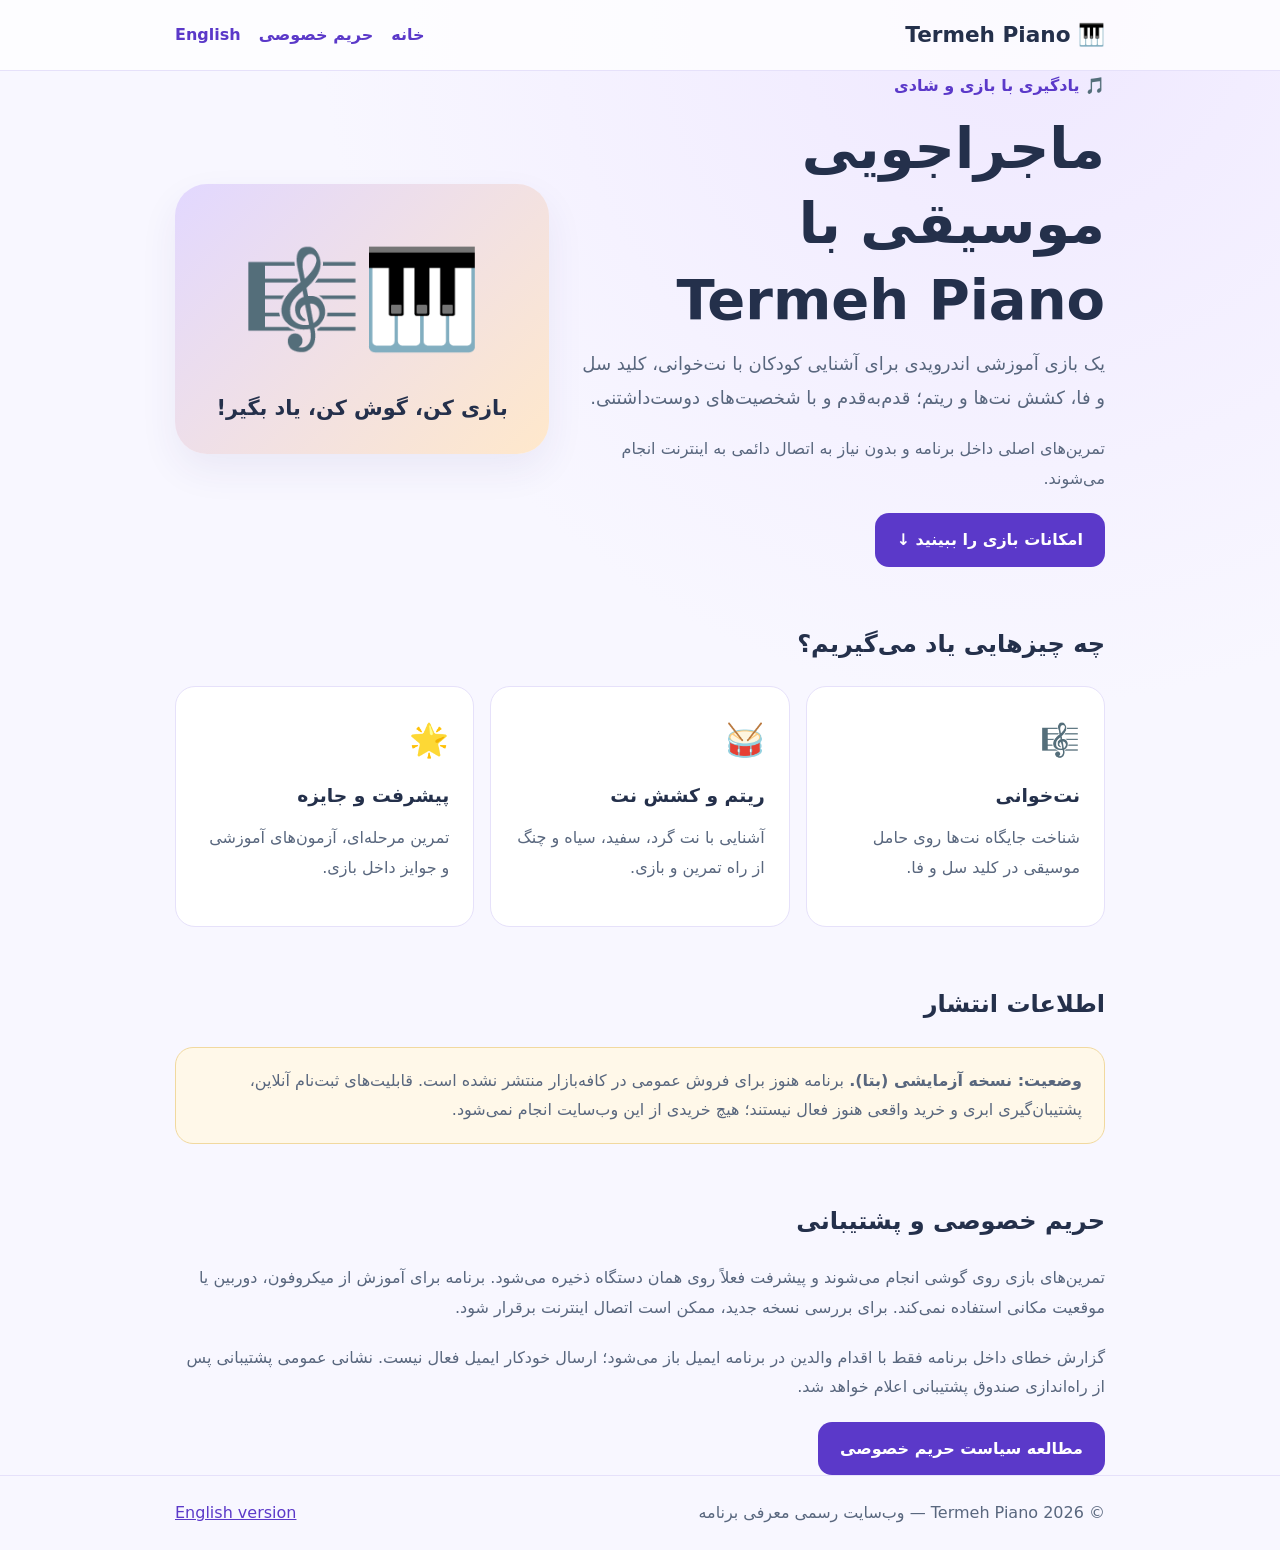
==== docs/index.html @ 530aab4b "Create bilingual Termeh Piano official website and child privacy pages" ====
<!doctype html><html lang="fa" dir="rtl"><head><meta charset="utf-8"><meta name="viewport" content="width=device-width,initial-scale=1"><meta name="description" content="وب‌سایت رسمی Termeh Piano، بازی آموزش موسیقی و نت‌خوانی کودکان"><title>Termeh Piano | آموزش موسیقی برای کودکان</title><link rel="stylesheet" href="styles.css"></head><body><header><div class="wrap"><a class="logo" href="./">🎹 Termeh Piano</a><nav aria-label="پیوندهای اصلی"><a href="./">خانه</a><a href="privacy.html">حریم خصوصی</a><a href="en/">English</a></nav></div></header><main class="wrap"><section class="hero"><div><div class="eyebrow">🎵 یادگیری با بازی و شادی</div><h1>ماجراجویی موسیقی با Termeh Piano</h1><p class="lead">یک بازی آموزشی اندرویدی برای آشنایی کودکان با نت‌خوانی، کلید سل و فا، کشش نت‌ها و ریتم؛ قدم‌به‌قدم و با شخصیت‌های دوست‌داشتنی.</p><p>تمرین‌های اصلی داخل برنامه و بدون نیاز به اتصال دائمی به اینترنت انجام می‌شوند.</p><a class="btn" href="#features">امکانات بازی را ببینید ↓</a></div><div class="art" role="img" aria-label="تصویر گرافیکی پیانو و نت‌های موسیقی"><div><span>🎹🎼</span><strong>بازی کن، گوش کن، یاد بگیر!</strong></div></div></section><section class="section" id="features"><h2>چه چیزهایی یاد می‌گیریم؟</h2><div class="grid"><article class="card"><div class="icon">🎼</div><h3>نت‌خوانی</h3><p>شناخت جایگاه نت‌ها روی حامل موسیقی در کلید سل و فا.</p></article><article class="card"><div class="icon">🥁</div><h3>ریتم و کشش نت</h3><p>آشنایی با نت گرد، سفید، سیاه و چنگ از راه تمرین و بازی.</p></article><article class="card"><div class="icon">🌟</div><h3>پیشرفت و جایزه</h3><p>تمرین مرحله‌ای، آزمون‌های آموزشی و جوایز داخل بازی.</p></article></div></section><section class="section"><h2>اطلاعات انتشار</h2><div class="notice"><p><strong>وضعیت: نسخه آزمایشی (بتا).</strong> برنامه هنوز برای فروش عمومی در کافه‌بازار منتشر نشده است. قابلیت‌های ثبت‌نام آنلاین، پشتیبان‌گیری ابری و خرید واقعی هنوز فعال نیستند؛ هیچ خریدی از این وب‌سایت انجام نمی‌شود.</p></div></section><section class="section"><h2>حریم خصوصی و پشتیبانی</h2><p>تمرین‌های بازی روی گوشی انجام می‌شوند و پیشرفت فعلاً روی همان دستگاه ذخیره می‌شود. برنامه برای آموزش از میکروفون، دوربین یا موقعیت مکانی استفاده نمی‌کند. برای بررسی نسخه جدید، ممکن است اتصال اینترنت برقرار شود.</p><p>گزارش خطای داخل برنامه فقط با اقدام والدین در برنامه ایمیل باز می‌شود؛ ارسال خودکار ایمیل فعال نیست. نشانی عمومی پشتیبانی پس از راه‌اندازی صندوق پشتیبانی اعلام خواهد شد.</p><a class="btn" href="privacy.html">مطالعه سیاست حریم خصوصی</a></section></main><footer><div class="wrap"><span>© 2026 Termeh Piano — وب‌سایت رسمی معرفی برنامه</span><a href="en/">English version</a></div></footer></body></html>
---- docs/styles.css ----
:root{color-scheme:light;--ink:#24304b;--muted:#59677e;--bg:#f8f7ff;--card:#fff;--accent:#5b39c9;--line:#e6e1fa}*{box-sizing:border-box}body{margin:0;background:radial-gradient(circle at 80% 0,#efe8ff,transparent 38%),var(--bg);font-family:system-ui,-apple-system,"Segoe UI",Tahoma,sans-serif;color:var(--ink);line-height:1.85}a{color:var(--accent)}a:focus-visible{outline:3px solid #f3b44c;outline-offset:4px;border-radius:4px}.wrap{max-width:970px;margin:auto;padding:0 20px}header{border-bottom:1px solid var(--line);background:#ffffffc9}header .wrap{display:flex;align-items:center;justify-content:space-between;gap:18px;padding-top:15px;padding-bottom:15px;flex-wrap:wrap}.logo{text-decoration:none;font-size:1.35rem;font-weight:850;color:var(--ink)}nav{display:flex;gap:18px;flex-wrap:wrap}nav a{text-decoration:none;font-weight:700}main{padding:45px 0 55px}.hero{display:grid;grid-template-columns:1.4fr 1fr;gap:32px;align-items:center}.eyebrow{font-weight:800;color:var(--accent)}h1{font-size:clamp(2rem,5vw,3.5rem);line-height:1.35;margin:10px 0}h2{font-size:1.5rem;margin:10px 0 20px}p{margin:10px 0 20px;color:var(--muted)}.lead{font-size:1.13rem}.art{min-height:270px;background:linear-gradient(135deg,#e2d8ff,#ffe8cb);border-radius:32px;display:grid;place-items:center;text-align:center;box-shadow:0 16px 38px #32247a12}.art span{font-size:6rem}.art strong{display:block;font-size:1.3rem}.btn{display:inline-block;padding:12px 22px;border-radius:14px;background:var(--accent);color:white;text-decoration:none;font-weight:800}.section{margin-top:55px}.grid{display:grid;grid-template-columns:repeat(3,1fr);gap:16px}.card{background:var(--card);padding:24px;border:1px solid var(--line);border-radius:20px}.card .icon{font-size:2rem}.card h3{margin:8px 0}.notice{background:#fff8e9;border:1px solid #f1d99f;border-radius:18px;padding:18px 22px}.notice p{margin:0}footer{border-top:1px solid var(--line);padding:22px 0;color:var(--muted)}footer .wrap{display:flex;gap:16px;flex-wrap:wrap;justify-content:space-between}.textpage{max-width:800px}.textpage h2{margin-top:32px}.textpage li{margin:8px 0}@media(max-width:680px){.hero{grid-template-columns:1fr}.grid{grid-template-columns:1fr}.art{min-height:190px}.art span{font-size:4rem}main{padding-top:24px}}
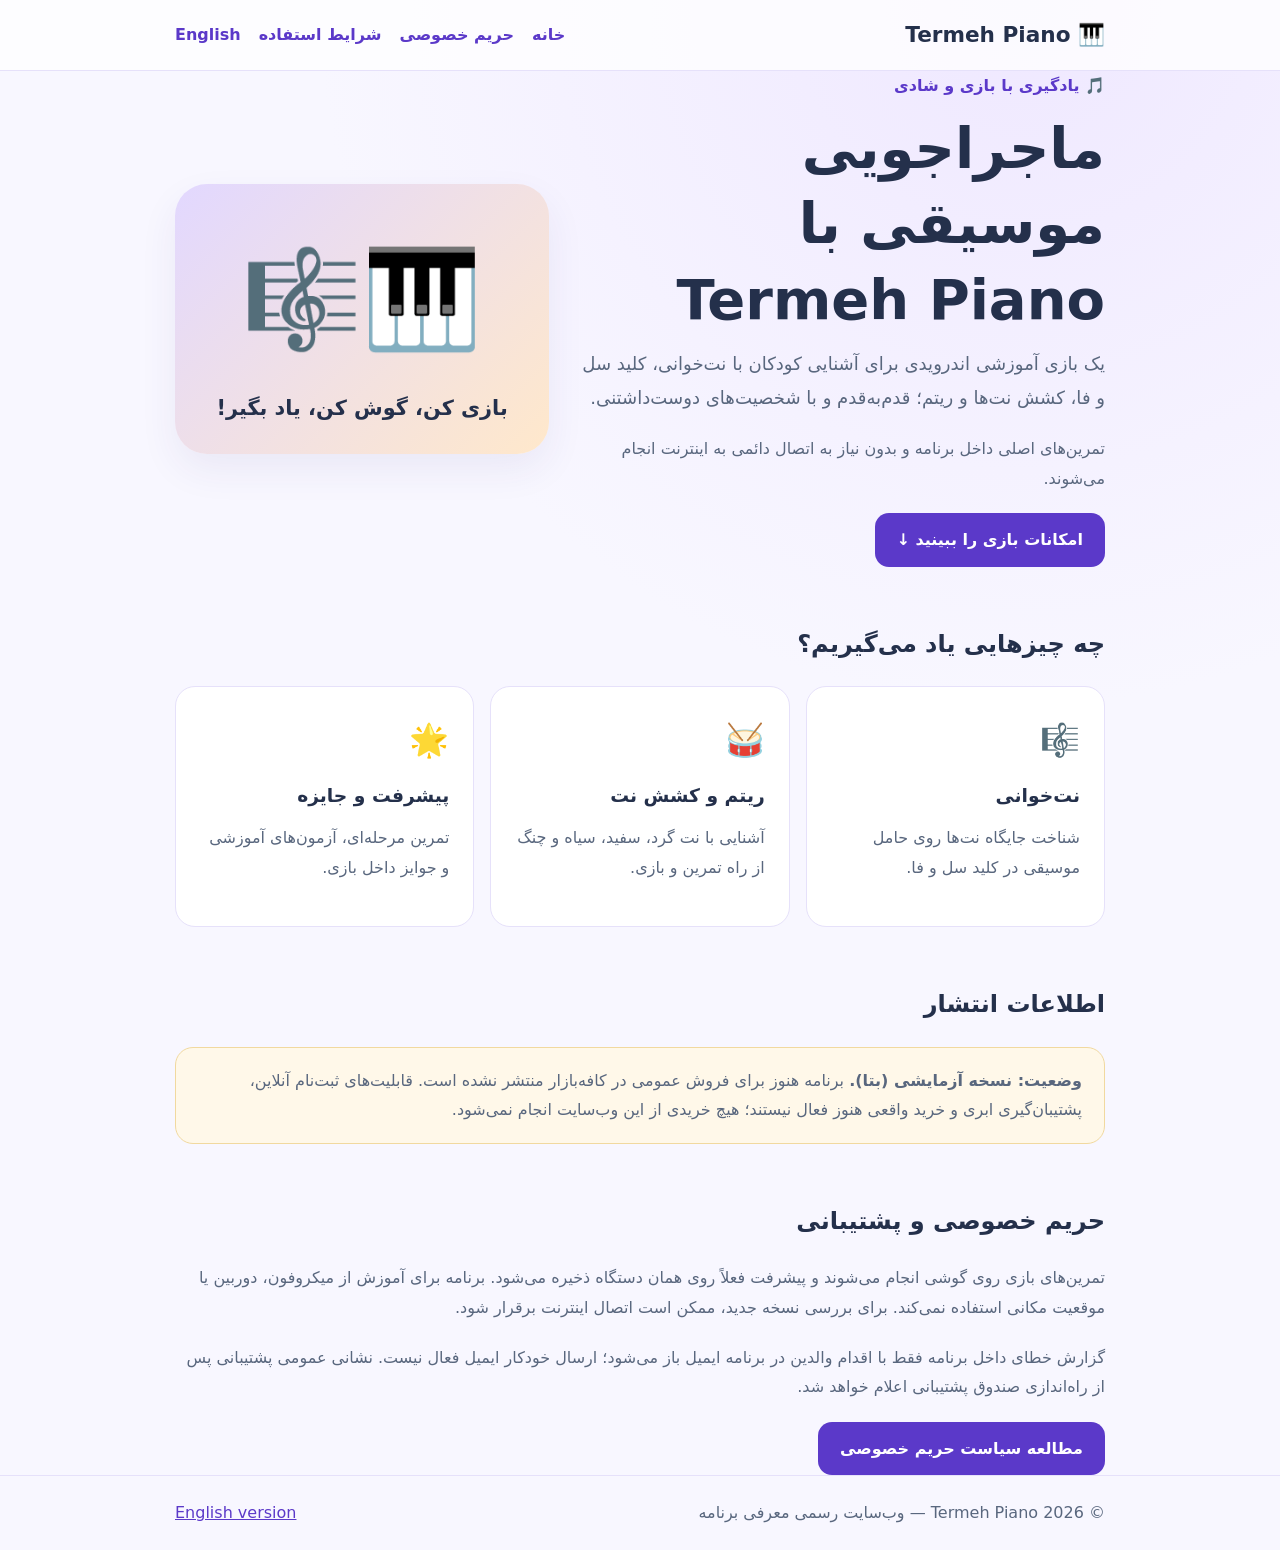
==== commit 9ae476b8: "Expose new Terms of Use in official Persian website navigation" ====
--- a/docs/index.html
+++ b/docs/index.html
@@ -1 +1 @@
-<!doctype html><html lang="fa" dir="rtl"><head><meta charset="utf-8"><meta name="viewport" content="width=device-width,initial-scale=1"><meta name="description" content="وب‌سایت رسمی Termeh Piano، بازی آموزش موسیقی و نت‌خوانی کودکان"><title>Termeh Piano | آموزش موسیقی برای کودکان</title><link rel="stylesheet" href="styles.css"></head><body><header><div class="wrap"><a class="logo" href="./">🎹 Termeh Piano</a><nav aria-label="پیوندهای اصلی"><a href="./">خانه</a><a href="privacy.html">حریم خصوصی</a><a href="en/">English</a></nav></div></header><main class="wrap"><section class="hero"><div><div class="eyebrow">🎵 یادگیری با بازی و شادی</div><h1>ماجراجویی موسیقی با Termeh Piano</h1><p class="lead">یک بازی آموزشی اندرویدی برای آشنایی کودکان با نت‌خوانی، کلید سل و فا، کشش نت‌ها و ریتم؛ قدم‌به‌قدم و با شخصیت‌های دوست‌داشتنی.</p><p>تمرین‌های اصلی داخل برنامه و بدون نیاز به اتصال دائمی به اینترنت انجام می‌شوند.</p><a class="btn" href="#features">امکانات بازی را ببینید ↓</a></div><div class="art" role="img" aria-label="تصویر گرافیکی پیانو و نت‌های موسیقی"><div><span>🎹🎼</span><strong>بازی کن، گوش کن، یاد بگیر!</strong></div></div></section><section class="section" id="features"><h2>چه چیزهایی یاد می‌گیریم؟</h2><div class="grid"><article class="card"><div class="icon">🎼</div><h3>نت‌خوانی</h3><p>شناخت جایگاه نت‌ها روی حامل موسیقی در کلید سل و فا.</p></article><article class="card"><div class="icon">🥁</div><h3>ریتم و کشش نت</h3><p>آشنایی با نت گرد، سفید، سیاه و چنگ از راه تمرین و بازی.</p></article><article class="card"><div class="icon">🌟</div><h3>پیشرفت و جایزه</h3><p>تمرین مرحله‌ای، آزمون‌های آموزشی و جوایز داخل بازی.</p></article></div></section><section class="section"><h2>اطلاعات انتشار</h2><div class="notice"><p><strong>وضعیت: نسخه آزمایشی (بتا).</strong> برنامه هنوز برای فروش عمومی در کافه‌بازار منتشر نشده است. قابلیت‌های ثبت‌نام آنلاین، پشتیبان‌گیری ابری و خرید واقعی هنوز فعال نیستند؛ هیچ خریدی از این وب‌سایت انجام نمی‌شود.</p></div></section><section class="section"><h2>حریم خصوصی و پشتیبانی</h2><p>تمرین‌های بازی روی گوشی انجام می‌شوند و پیشرفت فعلاً روی همان دستگاه ذخیره می‌شود. برنامه برای آموزش از میکروفون، دوربین یا موقعیت مکانی استفاده نمی‌کند. برای بررسی نسخه جدید، ممکن است اتصال اینترنت برقرار شود.</p><p>گزارش خطای داخل برنامه فقط با اقدام والدین در برنامه ایمیل باز می‌شود؛ ارسال خودکار ایمیل فعال نیست. نشانی عمومی پشتیبانی پس از راه‌اندازی صندوق پشتیبانی اعلام خواهد شد.</p><a class="btn" href="privacy.html">مطالعه سیاست حریم خصوصی</a></section></main><footer><div class="wrap"><span>© 2026 Termeh Piano — وب‌سایت رسمی معرفی برنامه</span><a href="en/">English version</a></div></footer></body></html>+<!doctype html><html lang="fa" dir="rtl"><head><meta charset="utf-8"><meta name="viewport" content="width=device-width,initial-scale=1"><meta name="description" content="وب‌سایت رسمی Termeh Piano، بازی آموزش موسیقی و نت‌خوانی کودکان"><title>Termeh Piano | آموزش موسیقی برای کودکان</title><link rel="stylesheet" href="styles.css"></head><body><header><div class="wrap"><a class="logo" href="./">🎹 Termeh Piano</a><nav aria-label="پیوندهای اصلی"><a href="./">خانه</a><a href="privacy.html">حریم خصوصی</a><a href="terms.html">شرایط استفاده</a><a href="en/">English</a></nav></div></header><main class="wrap"><section class="hero"><div><div class="eyebrow">🎵 یادگیری با بازی و شادی</div><h1>ماجراجویی موسیقی با Termeh Piano</h1><p class="lead">یک بازی آموزشی اندرویدی برای آشنایی کودکان با نت‌خوانی، کلید سل و فا، کشش نت‌ها و ریتم؛ قدم‌به‌قدم و با شخصیت‌های دوست‌داشتنی.</p><p>تمرین‌های اصلی داخل برنامه و بدون نیاز به اتصال دائمی به اینترنت انجام می‌شوند.</p><a class="btn" href="#features">امکانات بازی را ببینید ↓</a></div><div class="art" role="img" aria-label="تصویر گرافیکی پیانو و نت‌های موسیقی"><div><span>🎹🎼</span><strong>بازی کن، گوش کن، یاد بگیر!</strong></div></div></section><section class="section" id="features"><h2>چه چیزهایی یاد می‌گیریم؟</h2><div class="grid"><article class="card"><div class="icon">🎼</div><h3>نت‌خوانی</h3><p>شناخت جایگاه نت‌ها روی حامل موسیقی در کلید سل و فا.</p></article><article class="card"><div class="icon">🥁</div><h3>ریتم و کشش نت</h3><p>آشنایی با نت گرد، سفید، سیاه و چنگ از راه تمرین و بازی.</p></article><article class="card"><div class="icon">🌟</div><h3>پیشرفت و جایزه</h3><p>تمرین مرحله‌ای، آزمون‌های آموزشی و جوایز داخل بازی.</p></article></div></section><section class="section"><h2>اطلاعات انتشار</h2><div class="notice"><p><strong>وضعیت: نسخه آزمایشی (بتا).</strong> برنامه هنوز برای فروش عمومی در کافه‌بازار منتشر نشده است. قابلیت‌های ثبت‌نام آنلاین، پشتیبان‌گیری ابری و خرید واقعی هنوز فعال نیستند؛ هیچ خریدی از این وب‌سایت انجام نمی‌شود.</p></div></section><section class="section"><h2>حریم خصوصی و پشتیبانی</h2><p>تمرین‌های بازی روی گوشی انجام می‌شوند و پیشرفت فعلاً روی همان دستگاه ذخیره می‌شود. برنامه برای آموزش از میکروفون، دوربین یا موقعیت مکانی استفاده نمی‌کند. برای بررسی نسخه جدید، ممکن است اتصال اینترنت برقرار شود.</p><p>گزارش خطای داخل برنامه فقط با اقدام والدین در برنامه ایمیل باز می‌شود؛ ارسال خودکار ایمیل فعال نیست. نشانی عمومی پشتیبانی پس از راه‌اندازی صندوق پشتیبانی اعلام خواهد شد.</p><a class="btn" href="privacy.html">مطالعه سیاست حریم خصوصی</a></section></main><footer><div class="wrap"><span>© 2026 Termeh Piano — وب‌سایت رسمی معرفی برنامه</span><a href="en/">English version</a></div></footer></body></html>
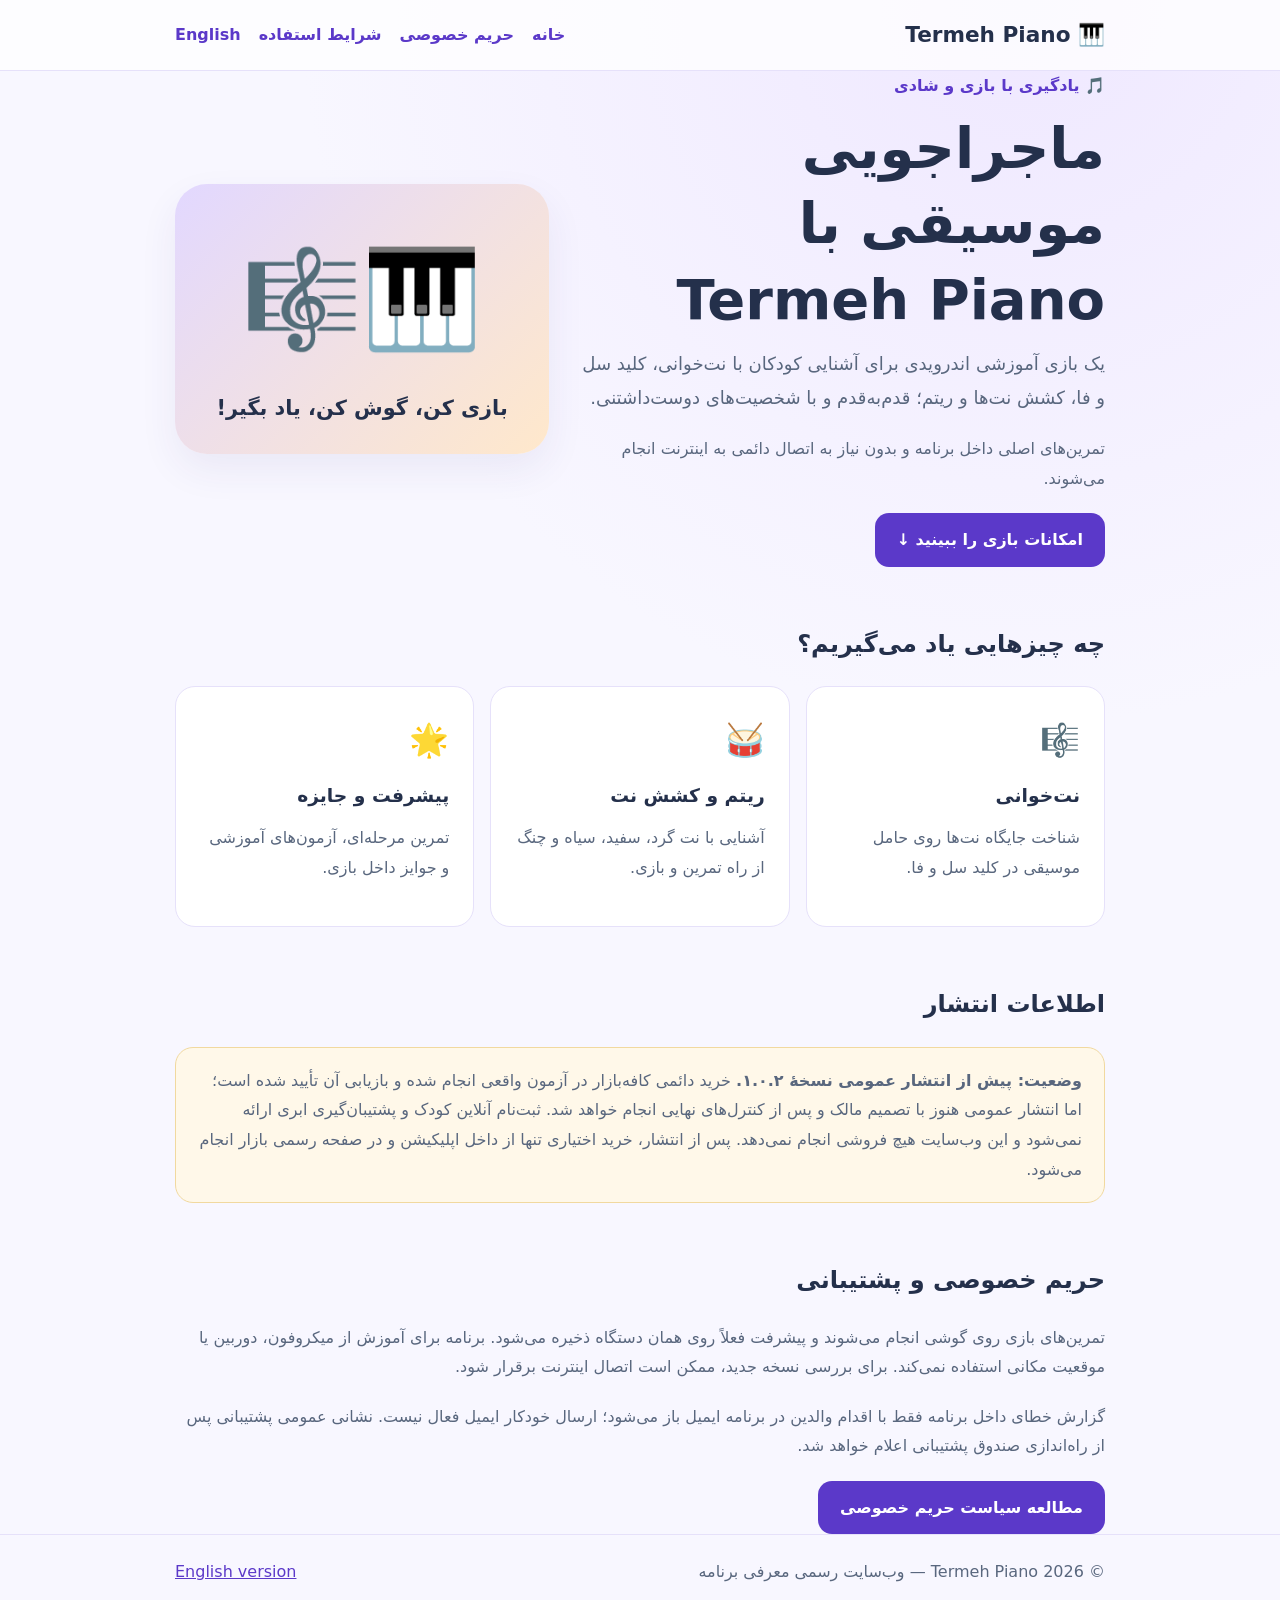
==== commit 28e4fd29: "Remove stale beta-only public statements while preserving pre-publication restriction" ====
--- a/docs/index.html
+++ b/docs/index.html
@@ -1 +1 @@
-<!doctype html><html lang="fa" dir="rtl"><head><meta charset="utf-8"><meta name="viewport" content="width=device-width,initial-scale=1"><meta name="description" content="وب‌سایت رسمی Termeh Piano، بازی آموزش موسیقی و نت‌خوانی کودکان"><title>Termeh Piano | آموزش موسیقی برای کودکان</title><link rel="stylesheet" href="styles.css"></head><body><header><div class="wrap"><a class="logo" href="./">🎹 Termeh Piano</a><nav aria-label="پیوندهای اصلی"><a href="./">خانه</a><a href="privacy.html">حریم خصوصی</a><a href="terms.html">شرایط استفاده</a><a href="en/">English</a></nav></div></header><main class="wrap"><section class="hero"><div><div class="eyebrow">🎵 یادگیری با بازی و شادی</div><h1>ماجراجویی موسیقی با Termeh Piano</h1><p class="lead">یک بازی آموزشی اندرویدی برای آشنایی کودکان با نت‌خوانی، کلید سل و فا، کشش نت‌ها و ریتم؛ قدم‌به‌قدم و با شخصیت‌های دوست‌داشتنی.</p><p>تمرین‌های اصلی داخل برنامه و بدون نیاز به اتصال دائمی به اینترنت انجام می‌شوند.</p><a class="btn" href="#features">امکانات بازی را ببینید ↓</a></div><div class="art" role="img" aria-label="تصویر گرافیکی پیانو و نت‌های موسیقی"><div><span>🎹🎼</span><strong>بازی کن، گوش کن، یاد بگیر!</strong></div></div></section><section class="section" id="features"><h2>چه چیزهایی یاد می‌گیریم؟</h2><div class="grid"><article class="card"><div class="icon">🎼</div><h3>نت‌خوانی</h3><p>شناخت جایگاه نت‌ها روی حامل موسیقی در کلید سل و فا.</p></article><article class="card"><div class="icon">🥁</div><h3>ریتم و کشش نت</h3><p>آشنایی با نت گرد، سفید، سیاه و چنگ از راه تمرین و بازی.</p></article><article class="card"><div class="icon">🌟</div><h3>پیشرفت و جایزه</h3><p>تمرین مرحله‌ای، آزمون‌های آموزشی و جوایز داخل بازی.</p></article></div></section><section class="section"><h2>اطلاعات انتشار</h2><div class="notice"><p><strong>وضعیت: نسخه آزمایشی (بتا).</strong> برنامه هنوز برای فروش عمومی در کافه‌بازار منتشر نشده است. قابلیت‌های ثبت‌نام آنلاین، پشتیبان‌گیری ابری و خرید واقعی هنوز فعال نیستند؛ هیچ خریدی از این وب‌سایت انجام نمی‌شود.</p></div></section><section class="section"><h2>حریم خصوصی و پشتیبانی</h2><p>تمرین‌های بازی روی گوشی انجام می‌شوند و پیشرفت فعلاً روی همان دستگاه ذخیره می‌شود. برنامه برای آموزش از میکروفون، دوربین یا موقعیت مکانی استفاده نمی‌کند. برای بررسی نسخه جدید، ممکن است اتصال اینترنت برقرار شود.</p><p>گزارش خطای داخل برنامه فقط با اقدام والدین در برنامه ایمیل باز می‌شود؛ ارسال خودکار ایمیل فعال نیست. نشانی عمومی پشتیبانی پس از راه‌اندازی صندوق پشتیبانی اعلام خواهد شد.</p><a class="btn" href="privacy.html">مطالعه سیاست حریم خصوصی</a></section></main><footer><div class="wrap"><span>© 2026 Termeh Piano — وب‌سایت رسمی معرفی برنامه</span><a href="en/">English version</a></div></footer></body></html>+<!doctype html><html lang="fa" dir="rtl"><head><meta charset="utf-8"><meta name="viewport" content="width=device-width,initial-scale=1"><meta name="description" content="وب‌سایت رسمی Termeh Piano، بازی آموزش موسیقی و نت‌خوانی کودکان"><title>Termeh Piano | آموزش موسیقی برای کودکان</title><link rel="stylesheet" href="styles.css"></head><body><header><div class="wrap"><a class="logo" href="./">🎹 Termeh Piano</a><nav aria-label="پیوندهای اصلی"><a href="./">خانه</a><a href="privacy.html">حریم خصوصی</a><a href="terms.html">شرایط استفاده</a><a href="en/">English</a></nav></div></header><main class="wrap"><section class="hero"><div><div class="eyebrow">🎵 یادگیری با بازی و شادی</div><h1>ماجراجویی موسیقی با Termeh Piano</h1><p class="lead">یک بازی آموزشی اندرویدی برای آشنایی کودکان با نت‌خوانی، کلید سل و فا، کشش نت‌ها و ریتم؛ قدم‌به‌قدم و با شخصیت‌های دوست‌داشتنی.</p><p>تمرین‌های اصلی داخل برنامه و بدون نیاز به اتصال دائمی به اینترنت انجام می‌شوند.</p><a class="btn" href="#features">امکانات بازی را ببینید ↓</a></div><div class="art" role="img" aria-label="تصویر گرافیکی پیانو و نت‌های موسیقی"><div><span>🎹🎼</span><strong>بازی کن، گوش کن، یاد بگیر!</strong></div></div></section><section class="section" id="features"><h2>چه چیزهایی یاد می‌گیریم؟</h2><div class="grid"><article class="card"><div class="icon">🎼</div><h3>نت‌خوانی</h3><p>شناخت جایگاه نت‌ها روی حامل موسیقی در کلید سل و فا.</p></article><article class="card"><div class="icon">🥁</div><h3>ریتم و کشش نت</h3><p>آشنایی با نت گرد، سفید، سیاه و چنگ از راه تمرین و بازی.</p></article><article class="card"><div class="icon">🌟</div><h3>پیشرفت و جایزه</h3><p>تمرین مرحله‌ای، آزمون‌های آموزشی و جوایز داخل بازی.</p></article></div></section><section class="section"><h2>اطلاعات انتشار</h2><div class="notice"><p><strong>وضعیت: پیش از انتشار عمومی نسخهٔ ۱.۰.۲.</strong> خرید دائمی کافه‌بازار در آزمون واقعی انجام شده و بازیابی آن تأیید شده است؛ اما انتشار عمومی هنوز با تصمیم مالک و پس از کنترل‌های نهایی انجام خواهد شد. ثبت‌نام آنلاین کودک و پشتیبان‌گیری ابری ارائه نمی‌شود و این وب‌سایت هیچ فروشی انجام نمی‌دهد. پس از انتشار، خرید اختیاری تنها از داخل اپلیکیشن و در صفحه رسمی بازار انجام می‌شود.</p></div></section><section class="section"><h2>حریم خصوصی و پشتیبانی</h2><p>تمرین‌های بازی روی گوشی انجام می‌شوند و پیشرفت فعلاً روی همان دستگاه ذخیره می‌شود. برنامه برای آموزش از میکروفون، دوربین یا موقعیت مکانی استفاده نمی‌کند. برای بررسی نسخه جدید، ممکن است اتصال اینترنت برقرار شود.</p><p>گزارش خطای داخل برنامه فقط با اقدام والدین در برنامه ایمیل باز می‌شود؛ ارسال خودکار ایمیل فعال نیست. نشانی عمومی پشتیبانی پس از راه‌اندازی صندوق پشتیبانی اعلام خواهد شد.</p><a class="btn" href="privacy.html">مطالعه سیاست حریم خصوصی</a></section></main><footer><div class="wrap"><span>© 2026 Termeh Piano — وب‌سایت رسمی معرفی برنامه</span><a href="en/">English version</a></div></footer></body></html>
